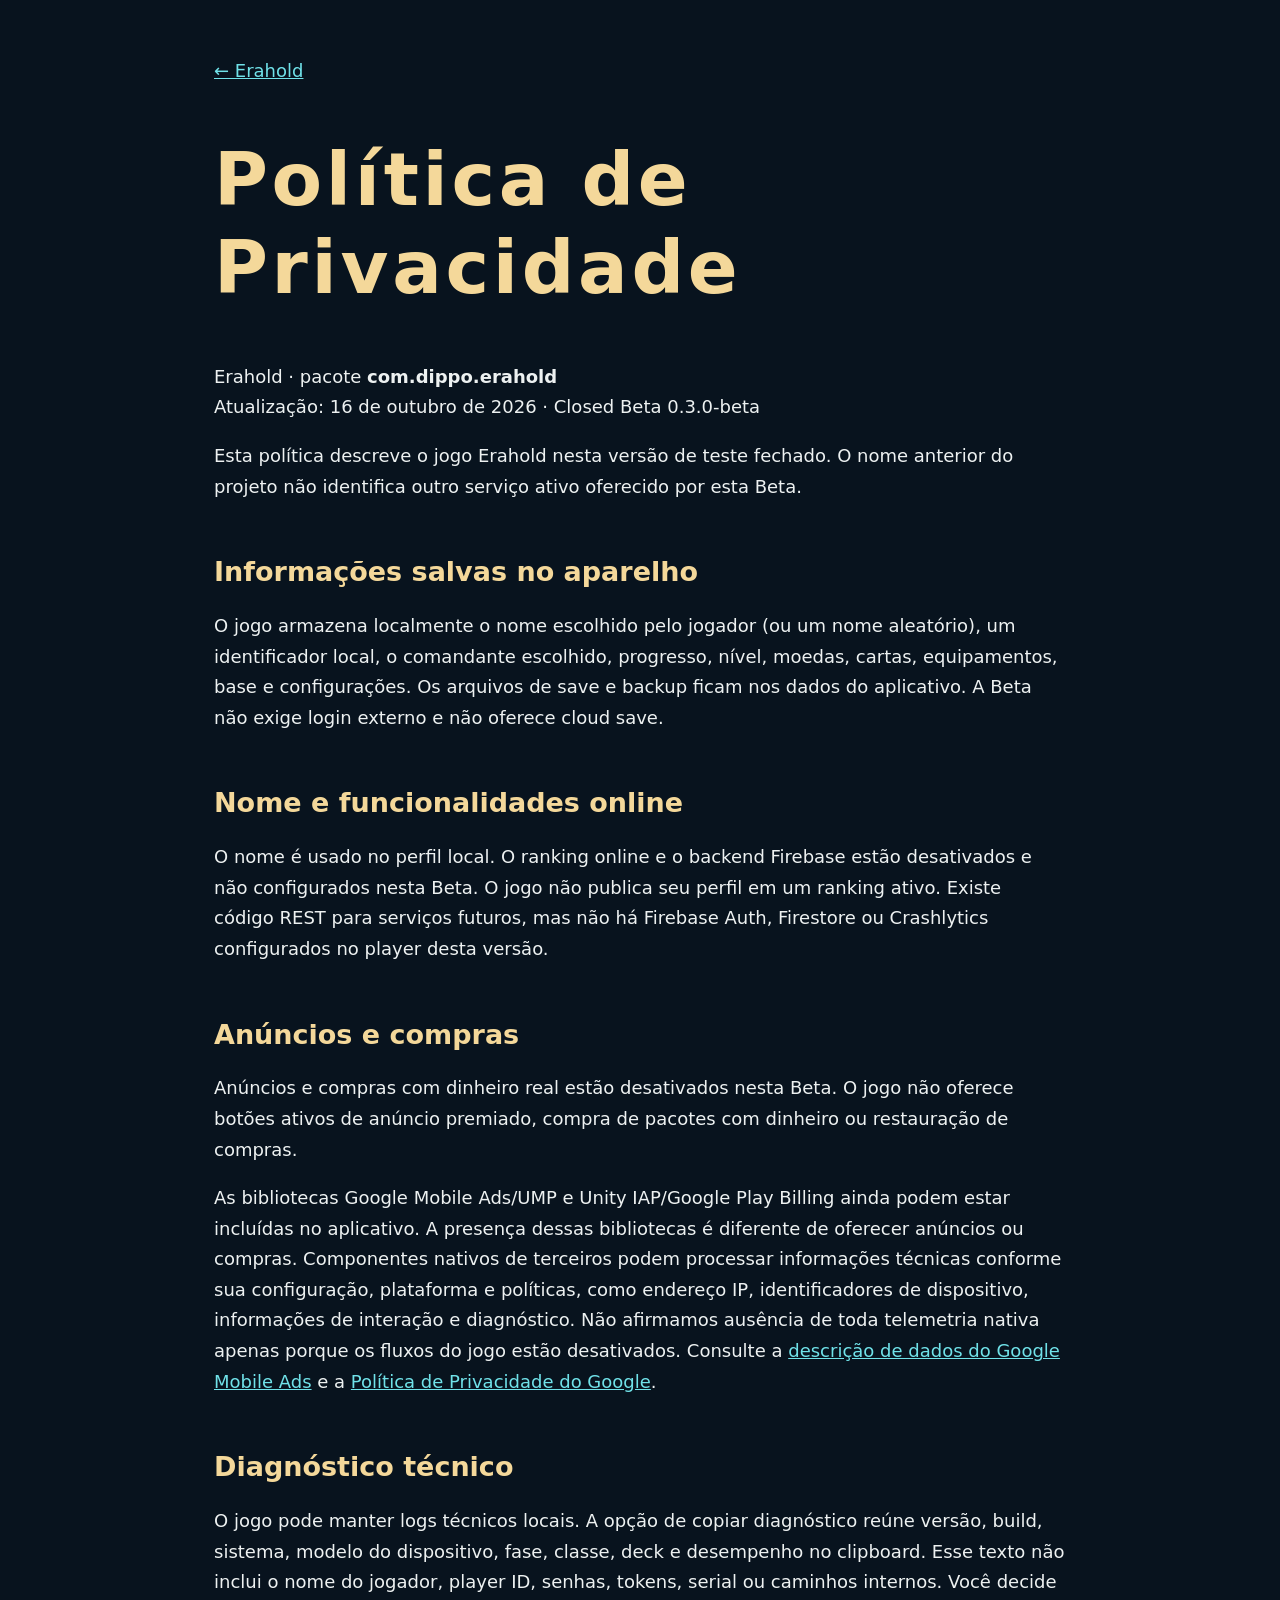
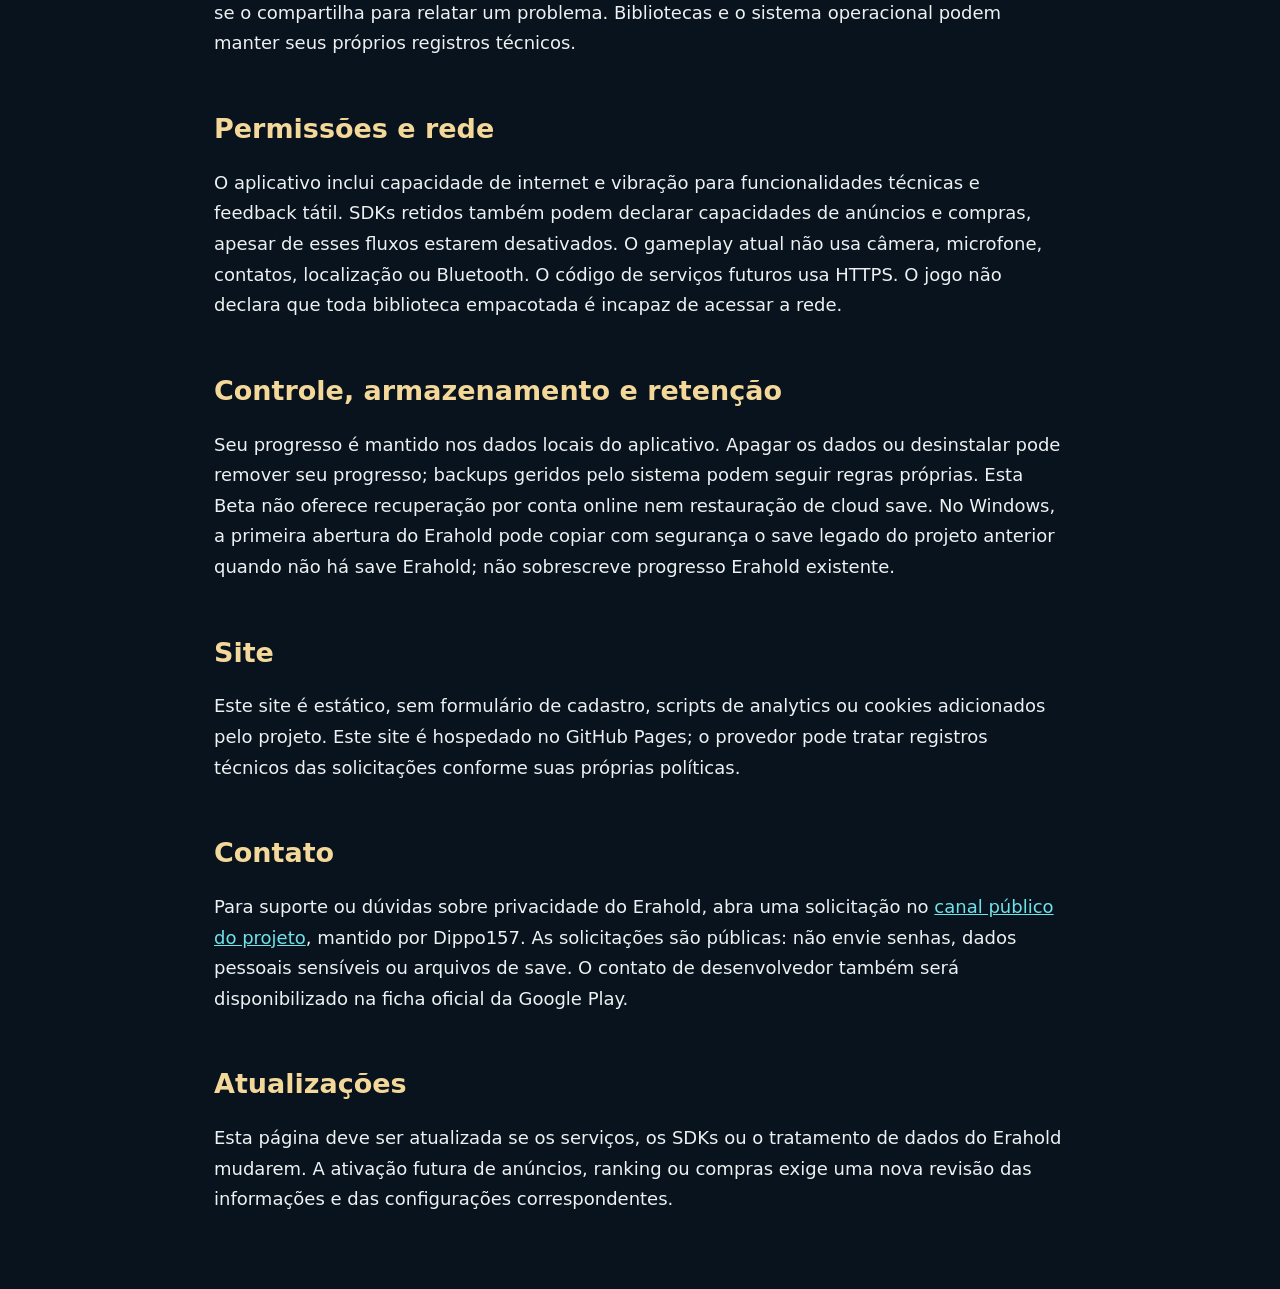
==== privacy/index.html @ 714b4de6 "Publish Erahold closed beta site and privacy policy" ====
<!doctype html><html lang="pt-BR"><head><meta charset="utf-8"><meta name="viewport" content="width=device-width,initial-scale=1"><title>Política de Privacidade — Erahold</title><link rel="stylesheet" href="../assets/style.css"></head><body><main><a href="../">← Erahold</a><h1>Política de Privacidade</h1><p>Erahold · pacote <strong>com.dippo.erahold</strong><br>Atualização: 16 de outubro de 2026 · Closed Beta 0.3.0-beta</p><p>Esta política descreve o jogo Erahold nesta versão de teste fechado. O nome anterior do projeto não identifica outro serviço ativo oferecido por esta Beta.</p><h2>Informações salvas no aparelho</h2><p>O jogo armazena localmente o nome escolhido pelo jogador (ou um nome aleatório), um identificador local, o comandante escolhido, progresso, nível, moedas, cartas, equipamentos, base e configurações. Os arquivos de save e backup ficam nos dados do aplicativo. A Beta não exige login externo e não oferece cloud save.</p><h2>Nome e funcionalidades online</h2><p>O nome é usado no perfil local. O ranking online e o backend Firebase estão desativados e não configurados nesta Beta. O jogo não publica seu perfil em um ranking ativo. Existe código REST para serviços futuros, mas não há Firebase Auth, Firestore ou Crashlytics configurados no player desta versão.</p><h2>Anúncios e compras</h2><p>Anúncios e compras com dinheiro real estão desativados nesta Beta. O jogo não oferece botões ativos de anúncio premiado, compra de pacotes com dinheiro ou restauração de compras.</p><p>As bibliotecas Google Mobile Ads/UMP e Unity IAP/Google Play Billing ainda podem estar incluídas no aplicativo. A presença dessas bibliotecas é diferente de oferecer anúncios ou compras. Componentes nativos de terceiros podem processar informações técnicas conforme sua configuração, plataforma e políticas, como endereço IP, identificadores de dispositivo, informações de interação e diagnóstico. Não afirmamos ausência de toda telemetria nativa apenas porque os fluxos do jogo estão desativados. Consulte a <a href="https://developers.google.com/admob/android/privacy/play-data-disclosure">descrição de dados do Google Mobile Ads</a> e a <a href="https://policies.google.com/privacy">Política de Privacidade do Google</a>.</p><h2>Diagnóstico técnico</h2><p>O jogo pode manter logs técnicos locais. A opção de copiar diagnóstico reúne versão, build, sistema, modelo do dispositivo, fase, classe, deck e desempenho no clipboard. Esse texto não inclui o nome do jogador, player ID, senhas, tokens, serial ou caminhos internos. Você decide se o compartilha para relatar um problema. Bibliotecas e o sistema operacional podem manter seus próprios registros técnicos.</p><h2>Permissões e rede</h2><p>O aplicativo inclui capacidade de internet e vibração para funcionalidades técnicas e feedback tátil. SDKs retidos também podem declarar capacidades de anúncios e compras, apesar de esses fluxos estarem desativados. O gameplay atual não usa câmera, microfone, contatos, localização ou Bluetooth. O código de serviços futuros usa HTTPS. O jogo não declara que toda biblioteca empacotada é incapaz de acessar a rede.</p><h2>Controle, armazenamento e retenção</h2><p>Seu progresso é mantido nos dados locais do aplicativo. Apagar os dados ou desinstalar pode remover seu progresso; backups geridos pelo sistema podem seguir regras próprias. Esta Beta não oferece recuperação por conta online nem restauração de cloud save. No Windows, a primeira abertura do Erahold pode copiar com segurança o save legado do projeto anterior quando não há save Erahold; não sobrescreve progresso Erahold existente.</p><h2>Site</h2><p>Este site é estático, sem formulário de cadastro, scripts de analytics ou cookies adicionados pelo projeto. Este site é hospedado no GitHub Pages; o provedor pode tratar registros técnicos das solicitações conforme suas próprias políticas.</p><h2>Contato</h2><p>Para suporte ou dúvidas sobre privacidade do Erahold, abra uma solicitação no <a href="https://github.com/Dippo157/erahold-site/issues">canal público do projeto</a>, mantido por Dippo157. As solicitações são públicas: não envie senhas, dados pessoais sensíveis ou arquivos de save. O contato de desenvolvedor também será disponibilizado na ficha oficial da Google Play.</p><h2>Atualizações</h2><p>Esta página deve ser atualizada se os serviços, os SDKs ou o tratamento de dados do Erahold mudarem. A ativação futura de anúncios, ranking ou compras exige uma nova revisão das informações e das configurações correspondentes.</p></main></body></html>
---- assets/style.css ----
*{box-sizing:border-box}body{margin:0;background:#08131e;color:#edf1f1;font:18px/1.7 system-ui,sans-serif}main{max-width:900px;margin:auto;padding:56px 24px}a{color:#70e2e9}h1,h2{line-height:1.2;color:#f4d89a}h1{font-size:clamp(2.5rem,7vw,4.6rem);letter-spacing:.05em}h2{margin-top:2em}.badge{border:1px solid #b79b58;border-radius:30px;padding:6px 16px;display:inline-block;color:#f4d89a}img{width:160px;border-radius:28px;float:right;margin:0 0 24px 24px}footer{margin-top:48px;border-top:1px solid #24404e;padding-top:20px;color:#bac4c7}li{margin:.5em 0}@media(max-width:520px){img{width:110px}main{padding-top:28px}}
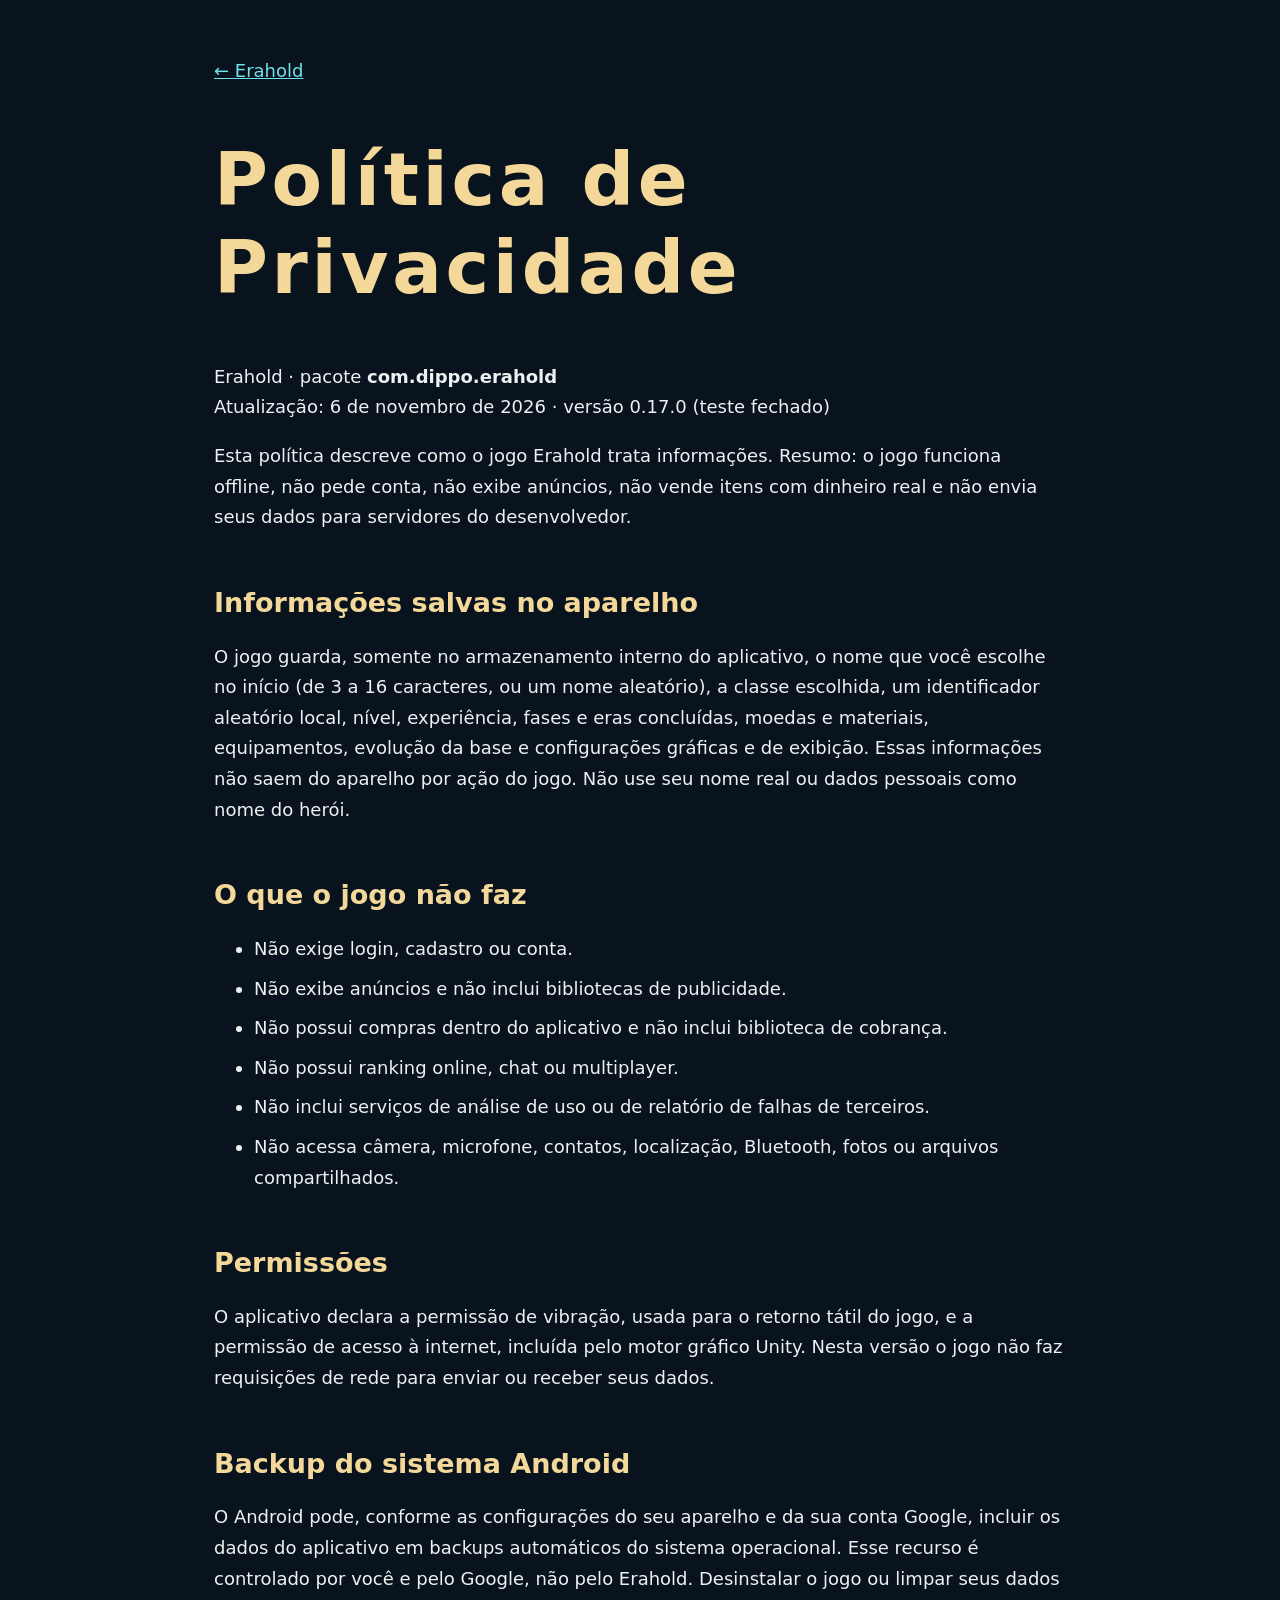
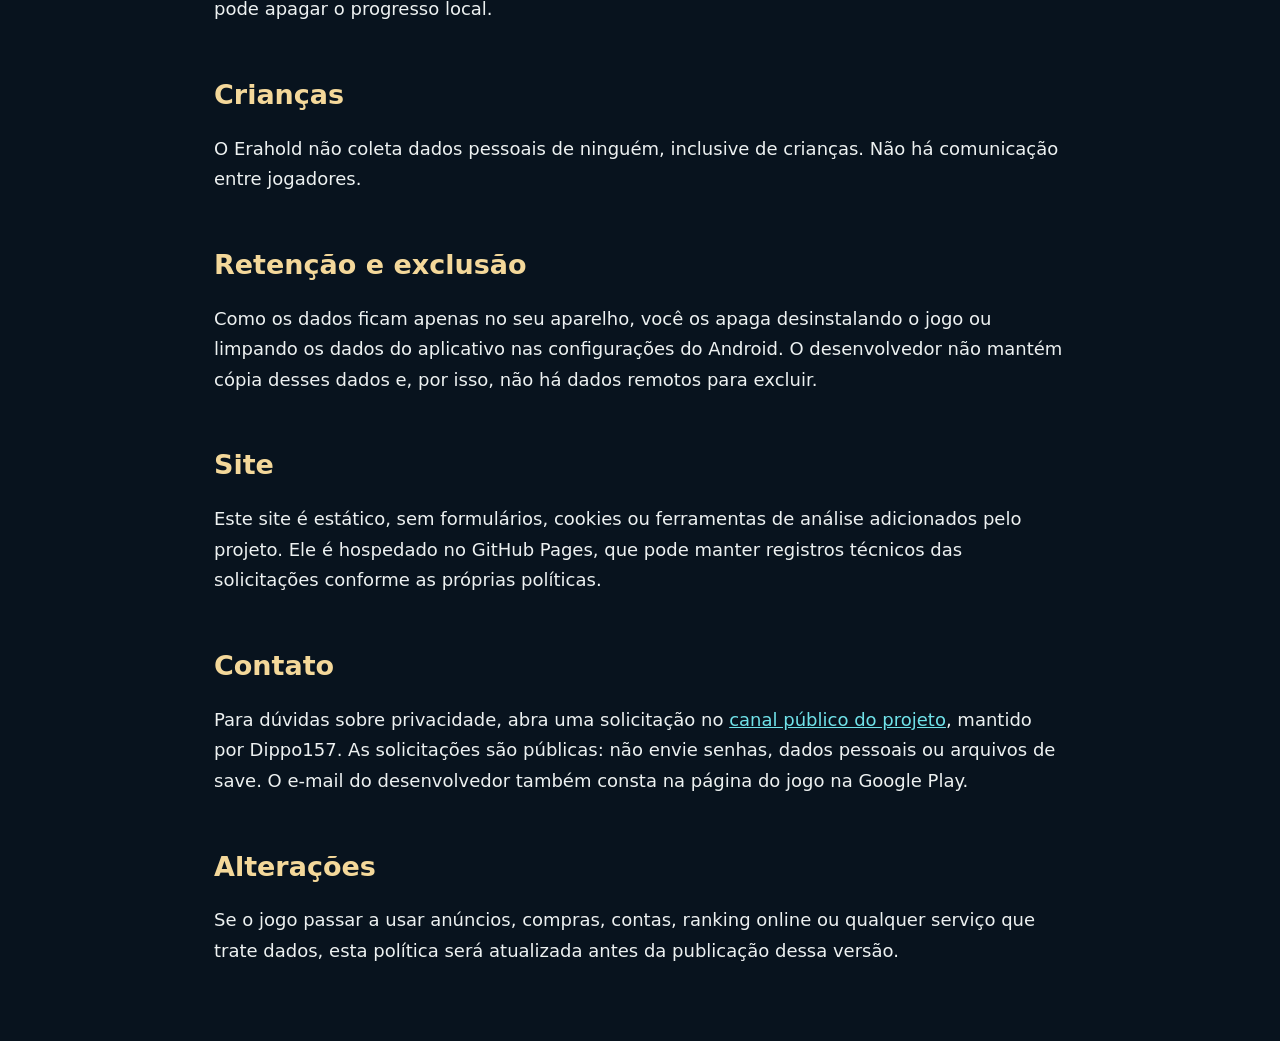
==== commit 6b8e8174: "Update site and privacy policy for Erahold 2.0 (0.17.0)" ====
--- a/privacy/index.html
+++ b/privacy/index.html
@@ -1 +1,10 @@
-<!doctype html><html lang="pt-BR"><head><meta charset="utf-8"><meta name="viewport" content="width=device-width,initial-scale=1"><title>Política de Privacidade — Erahold</title><link rel="stylesheet" href="../assets/style.css"></head><body><main><a href="../">← Erahold</a><h1>Política de Privacidade</h1><p>Erahold · pacote <strong>com.dippo.erahold</strong><br>Atualização: 16 de outubro de 2026 · Closed Beta 0.3.0-beta</p><p>Esta política descreve o jogo Erahold nesta versão de teste fechado. O nome anterior do projeto não identifica outro serviço ativo oferecido por esta Beta.</p><h2>Informações salvas no aparelho</h2><p>O jogo armazena localmente o nome escolhido pelo jogador (ou um nome aleatório), um identificador local, o comandante escolhido, progresso, nível, moedas, cartas, equipamentos, base e configurações. Os arquivos de save e backup ficam nos dados do aplicativo. A Beta não exige login externo e não oferece cloud save.</p><h2>Nome e funcionalidades online</h2><p>O nome é usado no perfil local. O ranking online e o backend Firebase estão desativados e não configurados nesta Beta. O jogo não publica seu perfil em um ranking ativo. Existe código REST para serviços futuros, mas não há Firebase Auth, Firestore ou Crashlytics configurados no player desta versão.</p><h2>Anúncios e compras</h2><p>Anúncios e compras com dinheiro real estão desativados nesta Beta. O jogo não oferece botões ativos de anúncio premiado, compra de pacotes com dinheiro ou restauração de compras.</p><p>As bibliotecas Google Mobile Ads/UMP e Unity IAP/Google Play Billing ainda podem estar incluídas no aplicativo. A presença dessas bibliotecas é diferente de oferecer anúncios ou compras. Componentes nativos de terceiros podem processar informações técnicas conforme sua configuração, plataforma e políticas, como endereço IP, identificadores de dispositivo, informações de interação e diagnóstico. Não afirmamos ausência de toda telemetria nativa apenas porque os fluxos do jogo estão desativados. Consulte a <a href="https://developers.google.com/admob/android/privacy/play-data-disclosure">descrição de dados do Google Mobile Ads</a> e a <a href="https://policies.google.com/privacy">Política de Privacidade do Google</a>.</p><h2>Diagnóstico técnico</h2><p>O jogo pode manter logs técnicos locais. A opção de copiar diagnóstico reúne versão, build, sistema, modelo do dispositivo, fase, classe, deck e desempenho no clipboard. Esse texto não inclui o nome do jogador, player ID, senhas, tokens, serial ou caminhos internos. Você decide se o compartilha para relatar um problema. Bibliotecas e o sistema operacional podem manter seus próprios registros técnicos.</p><h2>Permissões e rede</h2><p>O aplicativo inclui capacidade de internet e vibração para funcionalidades técnicas e feedback tátil. SDKs retidos também podem declarar capacidades de anúncios e compras, apesar de esses fluxos estarem desativados. O gameplay atual não usa câmera, microfone, contatos, localização ou Bluetooth. O código de serviços futuros usa HTTPS. O jogo não declara que toda biblioteca empacotada é incapaz de acessar a rede.</p><h2>Controle, armazenamento e retenção</h2><p>Seu progresso é mantido nos dados locais do aplicativo. Apagar os dados ou desinstalar pode remover seu progresso; backups geridos pelo sistema podem seguir regras próprias. Esta Beta não oferece recuperação por conta online nem restauração de cloud save. No Windows, a primeira abertura do Erahold pode copiar com segurança o save legado do projeto anterior quando não há save Erahold; não sobrescreve progresso Erahold existente.</p><h2>Site</h2><p>Este site é estático, sem formulário de cadastro, scripts de analytics ou cookies adicionados pelo projeto. Este site é hospedado no GitHub Pages; o provedor pode tratar registros técnicos das solicitações conforme suas próprias políticas.</p><h2>Contato</h2><p>Para suporte ou dúvidas sobre privacidade do Erahold, abra uma solicitação no <a href="https://github.com/Dippo157/erahold-site/issues">canal público do projeto</a>, mantido por Dippo157. As solicitações são públicas: não envie senhas, dados pessoais sensíveis ou arquivos de save. O contato de desenvolvedor também será disponibilizado na ficha oficial da Google Play.</p><h2>Atualizações</h2><p>Esta página deve ser atualizada se os serviços, os SDKs ou o tratamento de dados do Erahold mudarem. A ativação futura de anúncios, ranking ou compras exige uma nova revisão das informações e das configurações correspondentes.</p></main></body></html>+<!doctype html><html lang="pt-BR"><head><meta charset="utf-8"><meta name="viewport" content="width=device-width,initial-scale=1"><title>Política de Privacidade — Erahold</title><link rel="stylesheet" href="../assets/style.css"></head><body><main><a href="../">← Erahold</a><h1>Política de Privacidade</h1><p>Erahold · pacote <strong>com.dippo.erahold</strong><br>Atualização: 6 de novembro de 2026 · versão 0.17.0 (teste fechado)</p><p>Esta política descreve como o jogo Erahold trata informações. Resumo: o jogo funciona offline, não pede conta, não exibe anúncios, não vende itens com dinheiro real e não envia seus dados para servidores do desenvolvedor.</p>
+<h2>Informações salvas no aparelho</h2><p>O jogo guarda, somente no armazenamento interno do aplicativo, o nome que você escolhe no início (de 3 a 16 caracteres, ou um nome aleatório), a classe escolhida, um identificador aleatório local, nível, experiência, fases e eras concluídas, moedas e materiais, equipamentos, evolução da base e configurações gráficas e de exibição. Essas informações não saem do aparelho por ação do jogo. Não use seu nome real ou dados pessoais como nome do herói.</p>
+<h2>O que o jogo não faz</h2><ul><li>Não exige login, cadastro ou conta.</li><li>Não exibe anúncios e não inclui bibliotecas de publicidade.</li><li>Não possui compras dentro do aplicativo e não inclui biblioteca de cobrança.</li><li>Não possui ranking online, chat ou multiplayer.</li><li>Não inclui serviços de análise de uso ou de relatório de falhas de terceiros.</li><li>Não acessa câmera, microfone, contatos, localização, Bluetooth, fotos ou arquivos compartilhados.</li></ul>
+<h2>Permissões</h2><p>O aplicativo declara a permissão de vibração, usada para o retorno tátil do jogo, e a permissão de acesso à internet, incluída pelo motor gráfico Unity. Nesta versão o jogo não faz requisições de rede para enviar ou receber seus dados.</p>
+<h2>Backup do sistema Android</h2><p>O Android pode, conforme as configurações do seu aparelho e da sua conta Google, incluir os dados do aplicativo em backups automáticos do sistema operacional. Esse recurso é controlado por você e pelo Google, não pelo Erahold. Desinstalar o jogo ou limpar seus dados pode apagar o progresso local.</p>
+<h2>Crianças</h2><p>O Erahold não coleta dados pessoais de ninguém, inclusive de crianças. Não há comunicação entre jogadores.</p>
+<h2>Retenção e exclusão</h2><p>Como os dados ficam apenas no seu aparelho, você os apaga desinstalando o jogo ou limpando os dados do aplicativo nas configurações do Android. O desenvolvedor não mantém cópia desses dados e, por isso, não há dados remotos para excluir.</p>
+<h2>Site</h2><p>Este site é estático, sem formulários, cookies ou ferramentas de análise adicionados pelo projeto. Ele é hospedado no GitHub Pages, que pode manter registros técnicos das solicitações conforme as próprias políticas.</p>
+<h2>Contato</h2><p>Para dúvidas sobre privacidade, abra uma solicitação no <a href="https://github.com/Dippo157/erahold-site/issues">canal público do projeto</a>, mantido por Dippo157. As solicitações são públicas: não envie senhas, dados pessoais ou arquivos de save. O e-mail do desenvolvedor também consta na página do jogo na Google Play.</p>
+<h2>Alterações</h2><p>Se o jogo passar a usar anúncios, compras, contas, ranking online ou qualquer serviço que trate dados, esta política será atualizada antes da publicação dessa versão.</p></main></body></html>
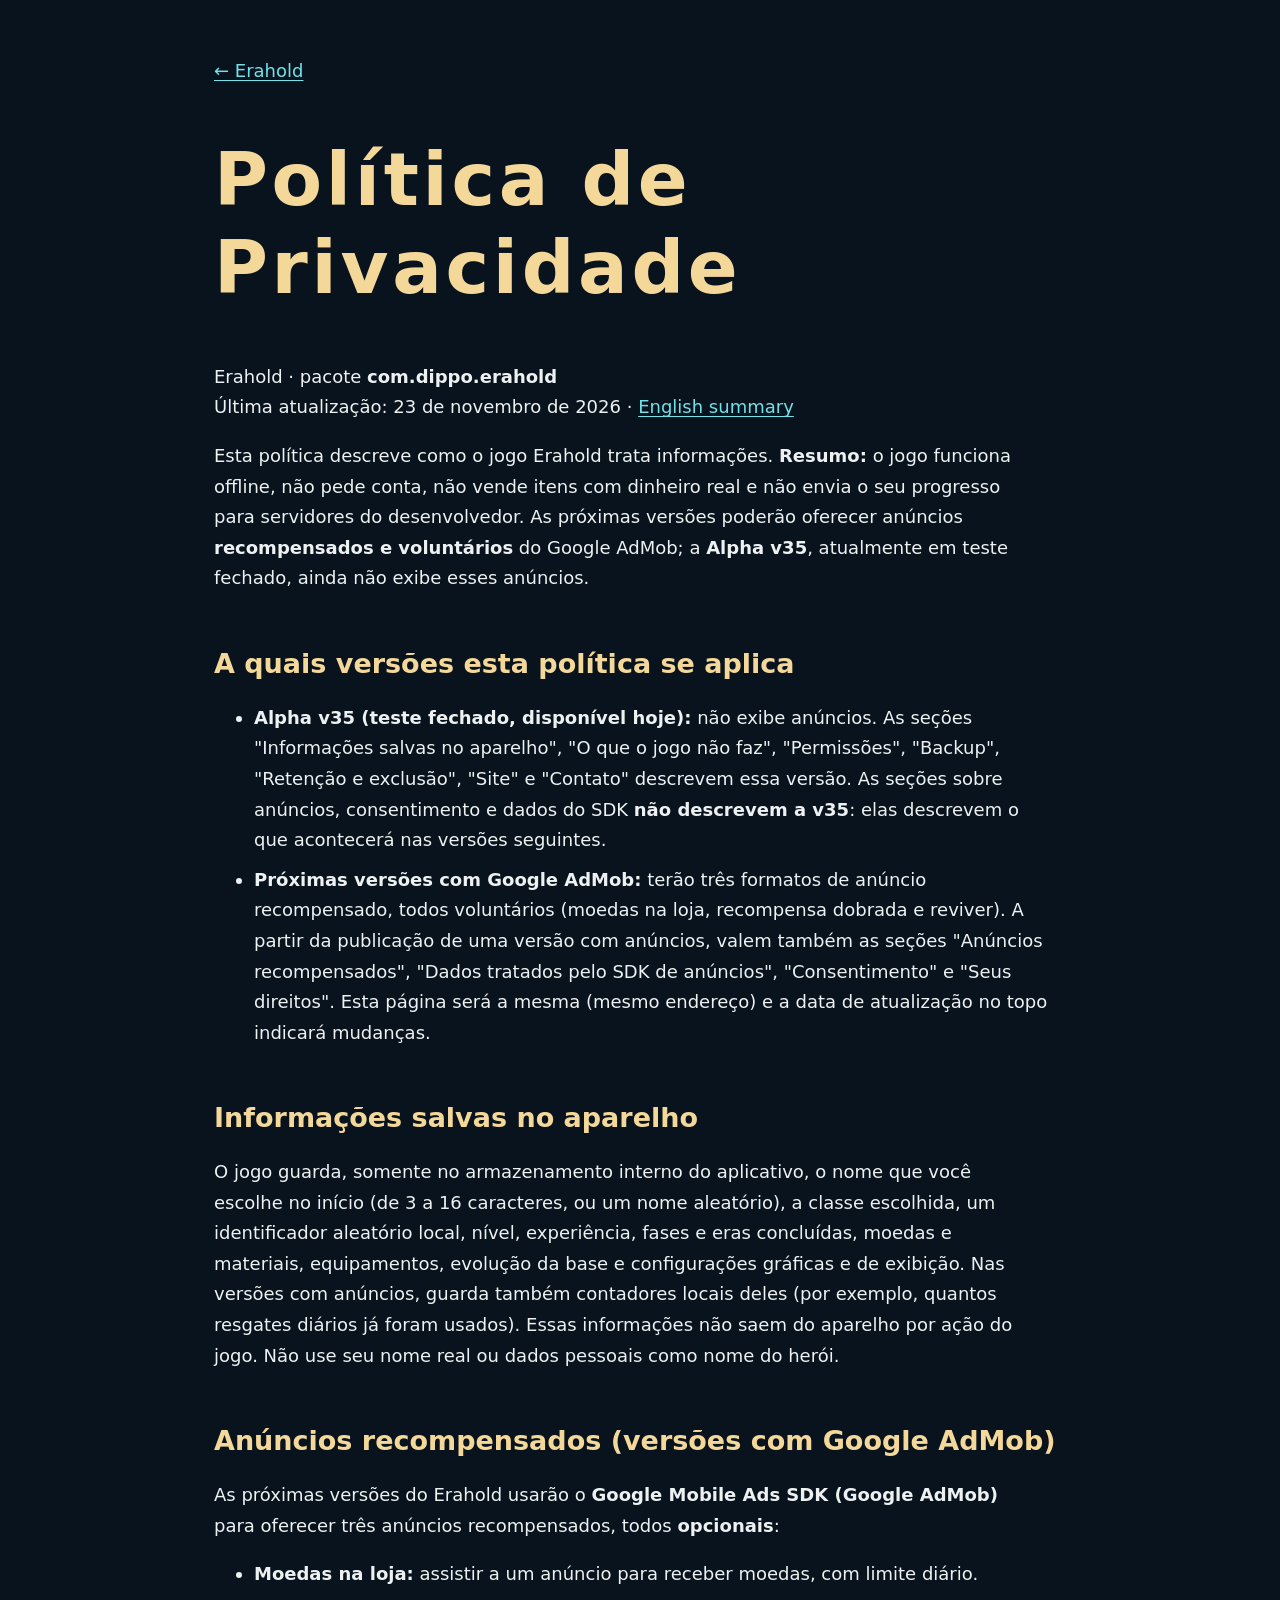
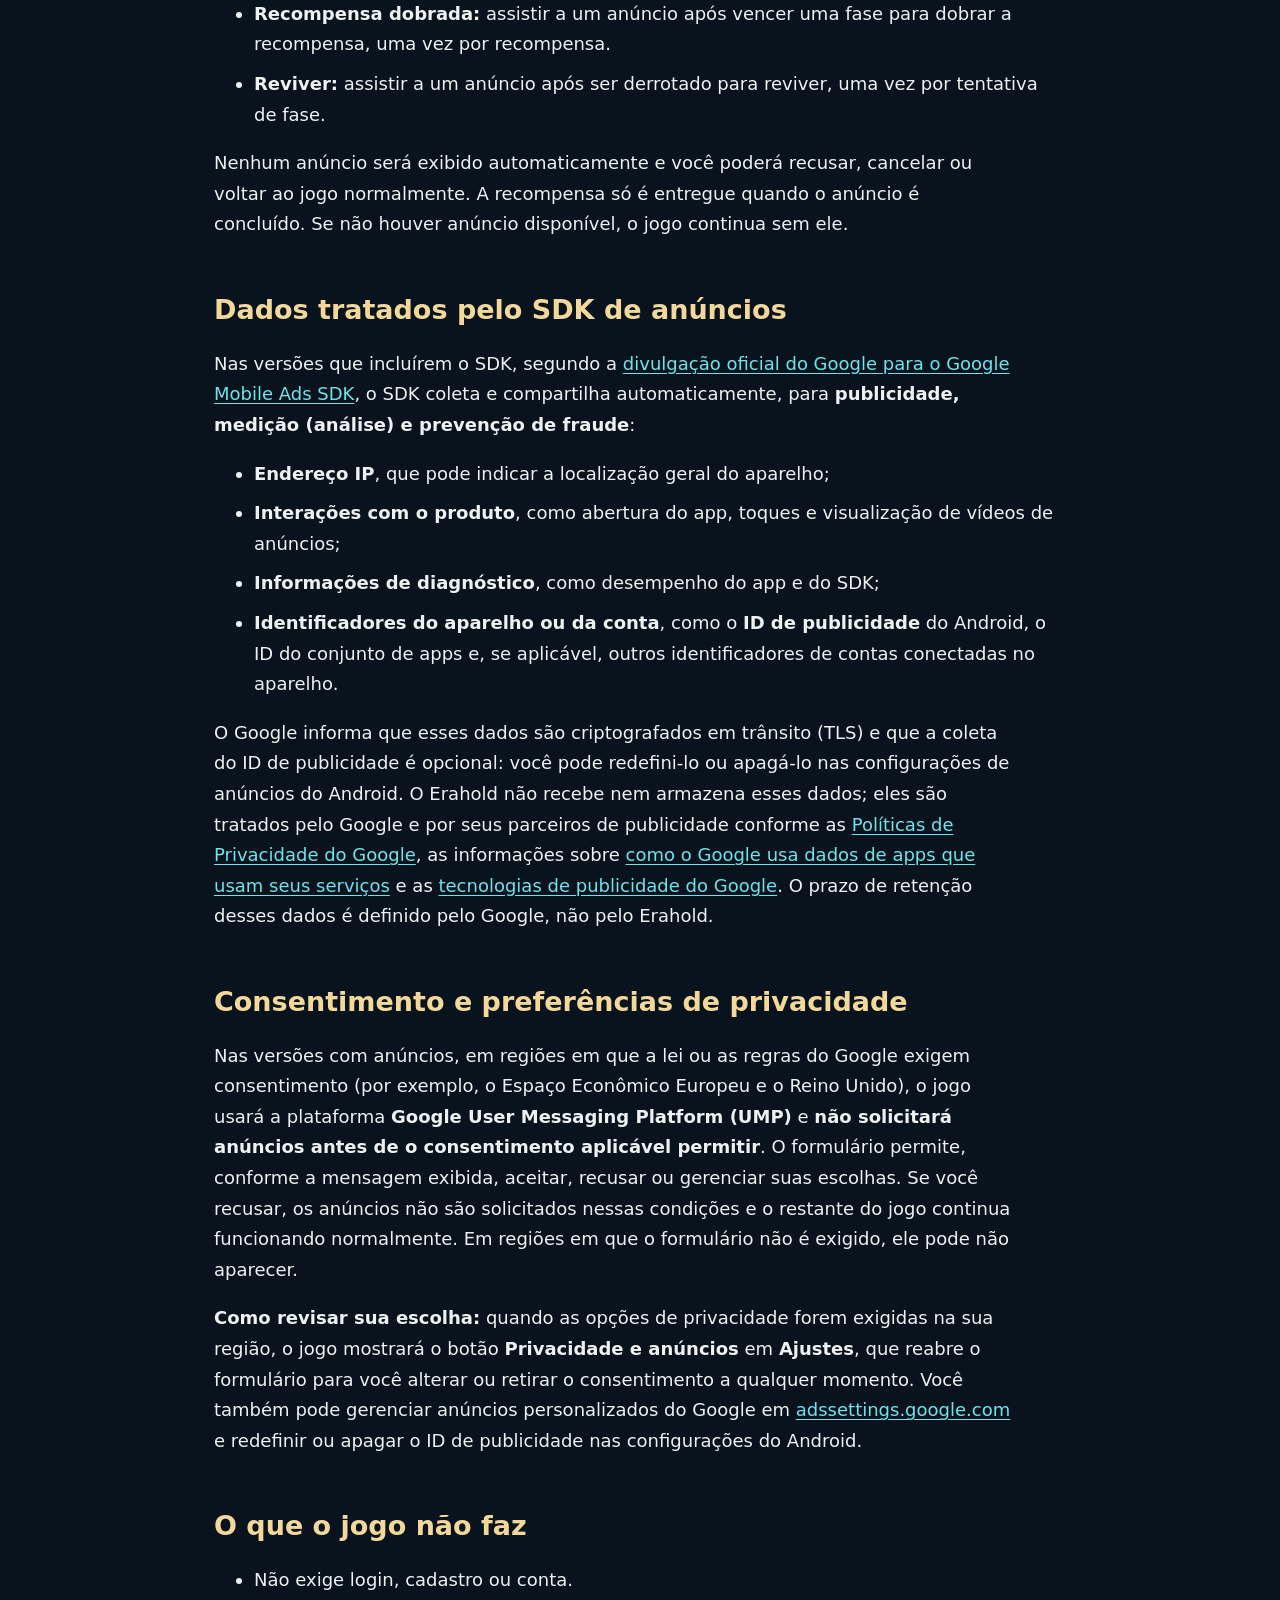
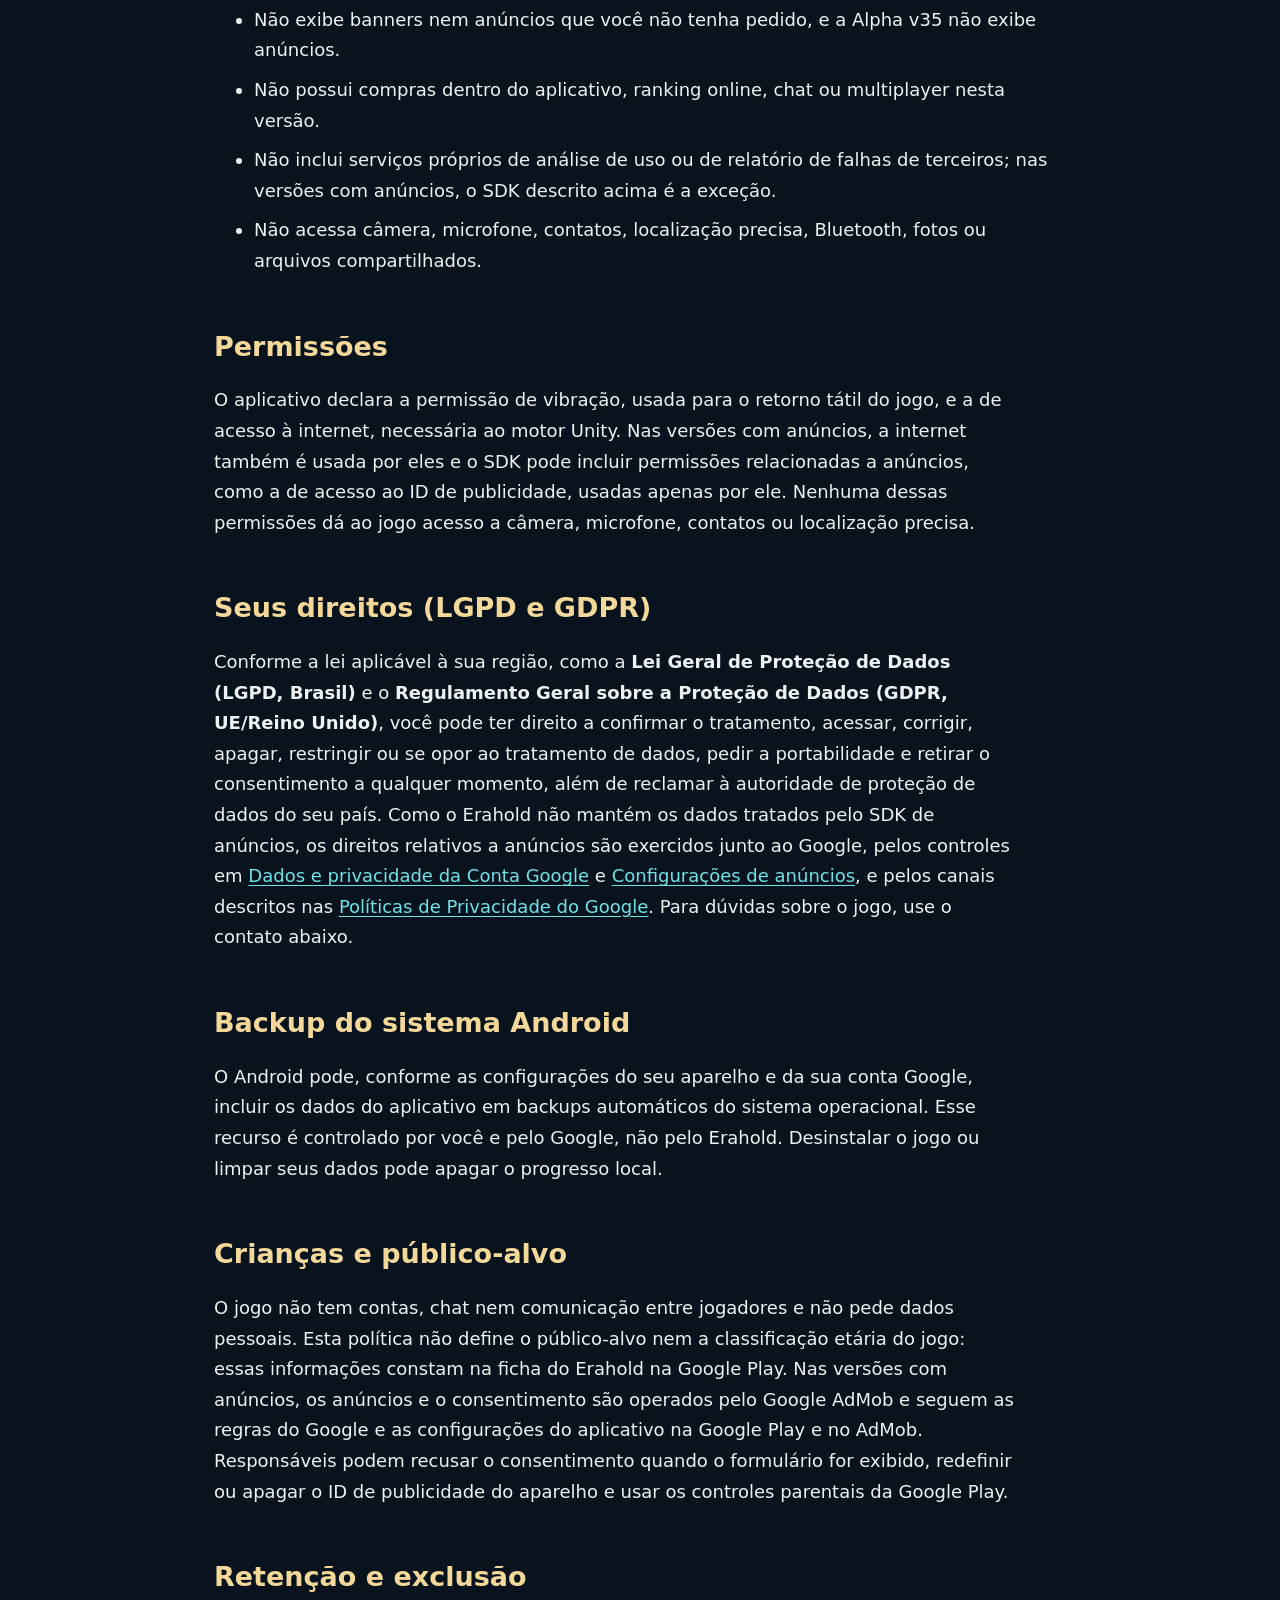
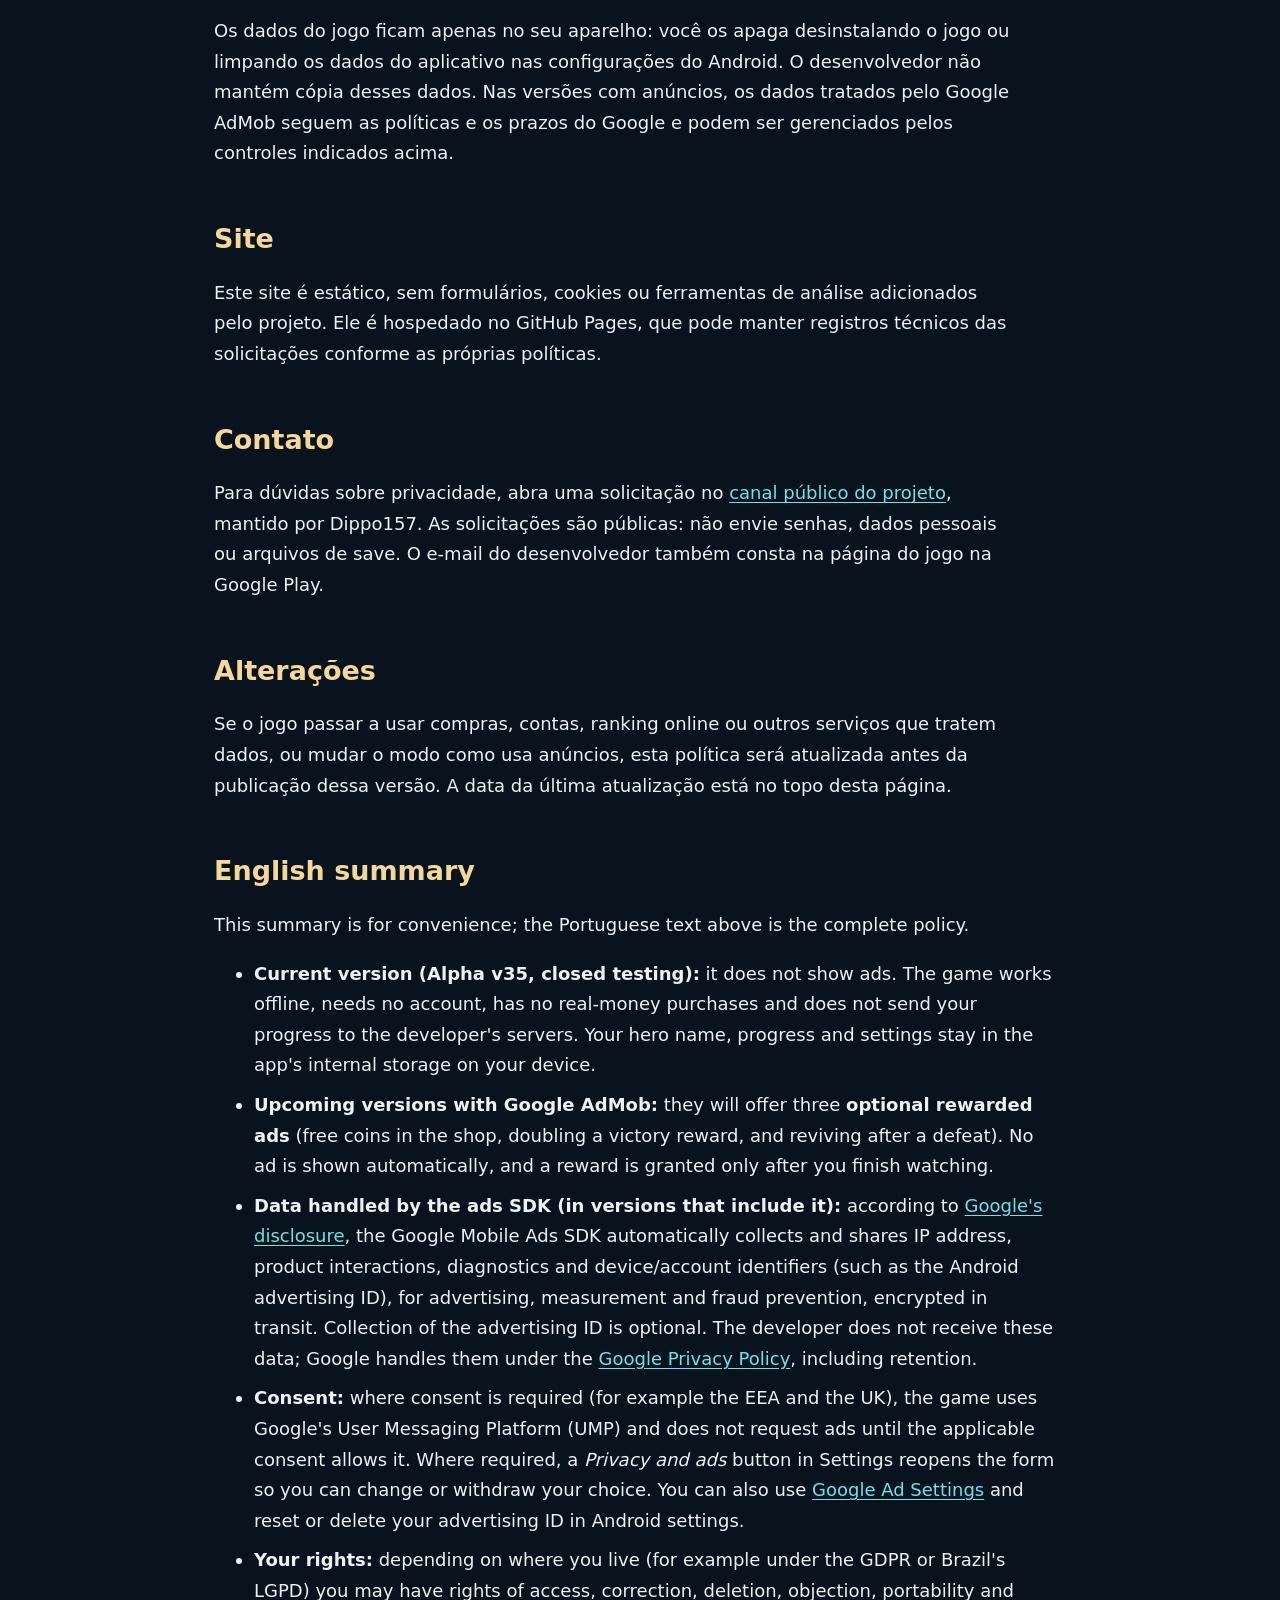
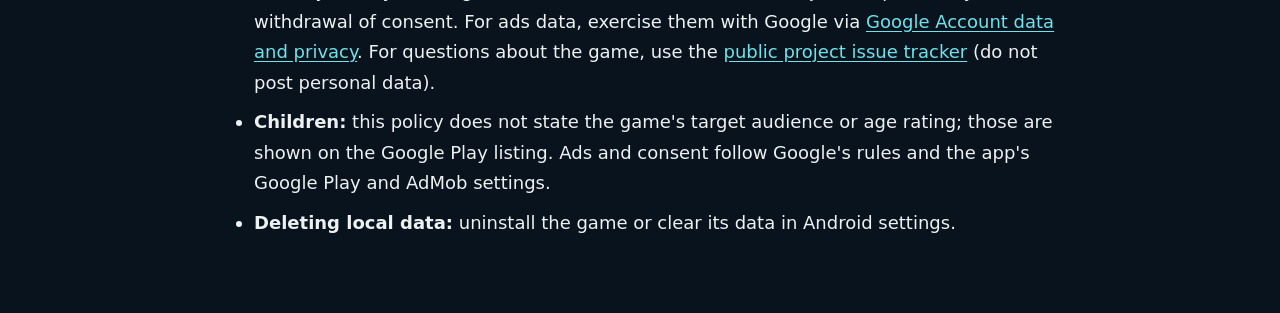
==== commit 5ef6ea38: "Privacy policy: distinguish Alpha v35 (no ads) from upcoming AdMob versions; AdMob rewarded ads, UMP" ====
--- a/privacy/index.html
+++ b/privacy/index.html
@@ -1,10 +1,17 @@
-<!doctype html><html lang="pt-BR"><head><meta charset="utf-8"><meta name="viewport" content="width=device-width,initial-scale=1"><title>Política de Privacidade — Erahold</title><link rel="stylesheet" href="../assets/style.css"></head><body><main><a href="../">← Erahold</a><h1>Política de Privacidade</h1><p>Erahold · pacote <strong>com.dippo.erahold</strong><br>Atualização: 6 de novembro de 2026 · versão 0.17.0 (teste fechado)</p><p>Esta política descreve como o jogo Erahold trata informações. Resumo: o jogo funciona offline, não pede conta, não exibe anúncios, não vende itens com dinheiro real e não envia seus dados para servidores do desenvolvedor.</p>
-<h2>Informações salvas no aparelho</h2><p>O jogo guarda, somente no armazenamento interno do aplicativo, o nome que você escolhe no início (de 3 a 16 caracteres, ou um nome aleatório), a classe escolhida, um identificador aleatório local, nível, experiência, fases e eras concluídas, moedas e materiais, equipamentos, evolução da base e configurações gráficas e de exibição. Essas informações não saem do aparelho por ação do jogo. Não use seu nome real ou dados pessoais como nome do herói.</p>
-<h2>O que o jogo não faz</h2><ul><li>Não exige login, cadastro ou conta.</li><li>Não exibe anúncios e não inclui bibliotecas de publicidade.</li><li>Não possui compras dentro do aplicativo e não inclui biblioteca de cobrança.</li><li>Não possui ranking online, chat ou multiplayer.</li><li>Não inclui serviços de análise de uso ou de relatório de falhas de terceiros.</li><li>Não acessa câmera, microfone, contatos, localização, Bluetooth, fotos ou arquivos compartilhados.</li></ul>
-<h2>Permissões</h2><p>O aplicativo declara a permissão de vibração, usada para o retorno tátil do jogo, e a permissão de acesso à internet, incluída pelo motor gráfico Unity. Nesta versão o jogo não faz requisições de rede para enviar ou receber seus dados.</p>
+<!doctype html><html lang="pt-BR"><head><meta charset="utf-8"><meta name="viewport" content="width=device-width,initial-scale=1"><meta name="color-scheme" content="dark"><meta name="description" content="Política de privacidade do jogo Erahold: dados salvos no aparelho, anúncios recompensados opcionais do Google AdMob nas próximas versões, consentimento (Google UMP) e seus direitos. English summary included."><title>Política de Privacidade — Erahold</title><link rel="stylesheet" href="../assets/style.css"></head><body><main><a href="../">← Erahold</a><h1>Política de Privacidade</h1><p>Erahold · pacote <strong>com.dippo.erahold</strong><br>Última atualização: 23 de novembro de 2026 · <a href="#english">English summary</a></p>
+<p>Esta política descreve como o jogo Erahold trata informações. <strong>Resumo:</strong> o jogo funciona offline, não pede conta, não vende itens com dinheiro real e não envia o seu progresso para servidores do desenvolvedor. As próximas versões poderão oferecer anúncios <strong>recompensados e voluntários</strong> do Google AdMob; a <strong>Alpha v35</strong>, atualmente em teste fechado, ainda não exibe esses anúncios.</p>
+<h2>A quais versões esta política se aplica</h2><ul><li><strong>Alpha v35 (teste fechado, disponível hoje):</strong> não exibe anúncios. As seções "Informações salvas no aparelho", "O que o jogo não faz", "Permissões", "Backup", "Retenção e exclusão", "Site" e "Contato" descrevem essa versão. As seções sobre anúncios, consentimento e dados do SDK <strong>não descrevem a v35</strong>: elas descrevem o que acontecerá nas versões seguintes.</li><li><strong>Próximas versões com Google AdMob:</strong> terão três formatos de anúncio recompensado, todos voluntários (moedas na loja, recompensa dobrada e reviver). A partir da publicação de uma versão com anúncios, valem também as seções "Anúncios recompensados", "Dados tratados pelo SDK de anúncios", "Consentimento" e "Seus direitos". Esta página será a mesma (mesmo endereço) e a data de atualização no topo indicará mudanças.</li></ul>
+<h2>Informações salvas no aparelho</h2><p>O jogo guarda, somente no armazenamento interno do aplicativo, o nome que você escolhe no início (de 3 a 16 caracteres, ou um nome aleatório), a classe escolhida, um identificador aleatório local, nível, experiência, fases e eras concluídas, moedas e materiais, equipamentos, evolução da base e configurações gráficas e de exibição. Nas versões com anúncios, guarda também contadores locais deles (por exemplo, quantos resgates diários já foram usados). Essas informações não saem do aparelho por ação do jogo. Não use seu nome real ou dados pessoais como nome do herói.</p>
+<h2>Anúncios recompensados (versões com Google AdMob)</h2><p>As próximas versões do Erahold usarão o <strong>Google Mobile Ads SDK (Google AdMob)</strong> para oferecer três anúncios recompensados, todos <strong>opcionais</strong>:</p><ul><li><strong>Moedas na loja:</strong> assistir a um anúncio para receber moedas, com limite diário.</li><li><strong>Recompensa dobrada:</strong> assistir a um anúncio após vencer uma fase para dobrar a recompensa, uma vez por recompensa.</li><li><strong>Reviver:</strong> assistir a um anúncio após ser derrotado para reviver, uma vez por tentativa de fase.</li></ul><p>Nenhum anúncio será exibido automaticamente e você poderá recusar, cancelar ou voltar ao jogo normalmente. A recompensa só é entregue quando o anúncio é concluído. Se não houver anúncio disponível, o jogo continua sem ele.</p>
+<h2>Dados tratados pelo SDK de anúncios</h2><p>Nas versões que incluírem o SDK, segundo a <a href="https://developers.google.com/admob/android/privacy/play-data-disclosure">divulgação oficial do Google para o Google Mobile Ads SDK</a>, o SDK coleta e compartilha automaticamente, para <strong>publicidade, medição (análise) e prevenção de fraude</strong>:</p><ul><li><strong>Endereço IP</strong>, que pode indicar a localização geral do aparelho;</li><li><strong>Interações com o produto</strong>, como abertura do app, toques e visualização de vídeos de anúncios;</li><li><strong>Informações de diagnóstico</strong>, como desempenho do app e do SDK;</li><li><strong>Identificadores do aparelho ou da conta</strong>, como o <strong>ID de publicidade</strong> do Android, o ID do conjunto de apps e, se aplicável, outros identificadores de contas conectadas no aparelho.</li></ul><p>O Google informa que esses dados são criptografados em trânsito (TLS) e que a coleta do ID de publicidade é opcional: você pode redefini-lo ou apagá-lo nas configurações de anúncios do Android. O Erahold não recebe nem armazena esses dados; eles são tratados pelo Google e por seus parceiros de publicidade conforme as <a href="https://policies.google.com/privacy">Políticas de Privacidade do Google</a>, as informações sobre <a href="https://policies.google.com/technologies/partner-sites">como o Google usa dados de apps que usam seus serviços</a> e as <a href="https://policies.google.com/technologies/ads">tecnologias de publicidade do Google</a>. O prazo de retenção desses dados é definido pelo Google, não pelo Erahold.</p>
+<h2>Consentimento e preferências de privacidade</h2><p>Nas versões com anúncios, em regiões em que a lei ou as regras do Google exigem consentimento (por exemplo, o Espaço Econômico Europeu e o Reino Unido), o jogo usará a plataforma <strong>Google User Messaging Platform (UMP)</strong> e <strong>não solicitará anúncios antes de o consentimento aplicável permitir</strong>. O formulário permite, conforme a mensagem exibida, aceitar, recusar ou gerenciar suas escolhas. Se você recusar, os anúncios não são solicitados nessas condições e o restante do jogo continua funcionando normalmente. Em regiões em que o formulário não é exigido, ele pode não aparecer.</p><p><strong>Como revisar sua escolha:</strong> quando as opções de privacidade forem exigidas na sua região, o jogo mostrará o botão <strong>Privacidade e anúncios</strong> em <strong>Ajustes</strong>, que reabre o formulário para você alterar ou retirar o consentimento a qualquer momento. Você também pode gerenciar anúncios personalizados do Google em <a href="https://adssettings.google.com">adssettings.google.com</a> e redefinir ou apagar o ID de publicidade nas configurações do Android.</p>
+<h2>O que o jogo não faz</h2><ul><li>Não exige login, cadastro ou conta.</li><li>Não exibe banners nem anúncios que você não tenha pedido, e a Alpha v35 não exibe anúncios.</li><li>Não possui compras dentro do aplicativo, ranking online, chat ou multiplayer nesta versão.</li><li>Não inclui serviços próprios de análise de uso ou de relatório de falhas de terceiros; nas versões com anúncios, o SDK descrito acima é a exceção.</li><li>Não acessa câmera, microfone, contatos, localização precisa, Bluetooth, fotos ou arquivos compartilhados.</li></ul>
+<h2>Permissões</h2><p>O aplicativo declara a permissão de vibração, usada para o retorno tátil do jogo, e a de acesso à internet, necessária ao motor Unity. Nas versões com anúncios, a internet também é usada por eles e o SDK pode incluir permissões relacionadas a anúncios, como a de acesso ao ID de publicidade, usadas apenas por ele. Nenhuma dessas permissões dá ao jogo acesso a câmera, microfone, contatos ou localização precisa.</p>
+<h2>Seus direitos (LGPD e GDPR)</h2><p>Conforme a lei aplicável à sua região, como a <strong>Lei Geral de Proteção de Dados (LGPD, Brasil)</strong> e o <strong>Regulamento Geral sobre a Proteção de Dados (GDPR, UE/Reino Unido)</strong>, você pode ter direito a confirmar o tratamento, acessar, corrigir, apagar, restringir ou se opor ao tratamento de dados, pedir a portabilidade e retirar o consentimento a qualquer momento, além de reclamar à autoridade de proteção de dados do seu país. Como o Erahold não mantém os dados tratados pelo SDK de anúncios, os direitos relativos a anúncios são exercidos junto ao Google, pelos controles em <a href="https://myaccount.google.com/data-and-privacy">Dados e privacidade da Conta Google</a> e <a href="https://adssettings.google.com">Configurações de anúncios</a>, e pelos canais descritos nas <a href="https://policies.google.com/privacy">Políticas de Privacidade do Google</a>. Para dúvidas sobre o jogo, use o contato abaixo.</p>
 <h2>Backup do sistema Android</h2><p>O Android pode, conforme as configurações do seu aparelho e da sua conta Google, incluir os dados do aplicativo em backups automáticos do sistema operacional. Esse recurso é controlado por você e pelo Google, não pelo Erahold. Desinstalar o jogo ou limpar seus dados pode apagar o progresso local.</p>
-<h2>Crianças</h2><p>O Erahold não coleta dados pessoais de ninguém, inclusive de crianças. Não há comunicação entre jogadores.</p>
-<h2>Retenção e exclusão</h2><p>Como os dados ficam apenas no seu aparelho, você os apaga desinstalando o jogo ou limpando os dados do aplicativo nas configurações do Android. O desenvolvedor não mantém cópia desses dados e, por isso, não há dados remotos para excluir.</p>
+<h2>Crianças e público-alvo</h2><p>O jogo não tem contas, chat nem comunicação entre jogadores e não pede dados pessoais. Esta política não define o público-alvo nem a classificação etária do jogo: essas informações constam na ficha do Erahold na Google Play. Nas versões com anúncios, os anúncios e o consentimento são operados pelo Google AdMob e seguem as regras do Google e as configurações do aplicativo na Google Play e no AdMob. Responsáveis podem recusar o consentimento quando o formulário for exibido, redefinir ou apagar o ID de publicidade do aparelho e usar os controles parentais da Google Play.</p>
+<h2>Retenção e exclusão</h2><p>Os dados do jogo ficam apenas no seu aparelho: você os apaga desinstalando o jogo ou limpando os dados do aplicativo nas configurações do Android. O desenvolvedor não mantém cópia desses dados. Nas versões com anúncios, os dados tratados pelo Google AdMob seguem as políticas e os prazos do Google e podem ser gerenciados pelos controles indicados acima.</p>
 <h2>Site</h2><p>Este site é estático, sem formulários, cookies ou ferramentas de análise adicionados pelo projeto. Ele é hospedado no GitHub Pages, que pode manter registros técnicos das solicitações conforme as próprias políticas.</p>
 <h2>Contato</h2><p>Para dúvidas sobre privacidade, abra uma solicitação no <a href="https://github.com/Dippo157/erahold-site/issues">canal público do projeto</a>, mantido por Dippo157. As solicitações são públicas: não envie senhas, dados pessoais ou arquivos de save. O e-mail do desenvolvedor também consta na página do jogo na Google Play.</p>
-<h2>Alterações</h2><p>Se o jogo passar a usar anúncios, compras, contas, ranking online ou qualquer serviço que trate dados, esta política será atualizada antes da publicação dessa versão.</p></main></body></html>+<h2>Alterações</h2><p>Se o jogo passar a usar compras, contas, ranking online ou outros serviços que tratem dados, ou mudar o modo como usa anúncios, esta política será atualizada antes da publicação dessa versão. A data da última atualização está no topo desta página.</p>
+<section id="english" lang="en"><h2>English summary</h2><p>This summary is for convenience; the Portuguese text above is the complete policy.</p><ul><li><strong>Current version (Alpha v35, closed testing):</strong> it does not show ads. The game works offline, needs no account, has no real-money purchases and does not send your progress to the developer's servers. Your hero name, progress and settings stay in the app's internal storage on your device.</li><li><strong>Upcoming versions with Google AdMob:</strong> they will offer three <strong>optional rewarded ads</strong> (free coins in the shop, doubling a victory reward, and reviving after a defeat). No ad is shown automatically, and a reward is granted only after you finish watching.</li><li><strong>Data handled by the ads SDK (in versions that include it):</strong> according to <a href="https://developers.google.com/admob/android/privacy/play-data-disclosure">Google's disclosure</a>, the Google Mobile Ads SDK automatically collects and shares IP address, product interactions, diagnostics and device/account identifiers (such as the Android advertising ID), for advertising, measurement and fraud prevention, encrypted in transit. Collection of the advertising ID is optional. The developer does not receive these data; Google handles them under the <a href="https://policies.google.com/privacy">Google Privacy Policy</a>, including retention.</li><li><strong>Consent:</strong> where consent is required (for example the EEA and the UK), the game uses Google's User Messaging Platform (UMP) and does not request ads until the applicable consent allows it. Where required, a <em>Privacy and ads</em> button in Settings reopens the form so you can change or withdraw your choice. You can also use <a href="https://adssettings.google.com">Google Ad Settings</a> and reset or delete your advertising ID in Android settings.</li><li><strong>Your rights:</strong> depending on where you live (for example under the GDPR or Brazil's LGPD) you may have rights of access, correction, deletion, objection, portability and withdrawal of consent. For ads data, exercise them with Google via <a href="https://myaccount.google.com/data-and-privacy">Google Account data and privacy</a>. For questions about the game, use the <a href="https://github.com/Dippo157/erahold-site/issues">public project issue tracker</a> (do not post personal data).</li><li><strong>Children:</strong> this policy does not state the game's target audience or age rating; those are shown on the Google Play listing. Ads and consent follow Google's rules and the app's Google Play and AdMob settings.</li><li><strong>Deleting local data:</strong> uninstall the game or clear its data in Android settings.</li></ul></section></main></body></html>
--- a/assets/style.css
+++ b/assets/style.css
@@ -1 +1 @@
-*{box-sizing:border-box}body{margin:0;background:#08131e;color:#edf1f1;font:18px/1.7 system-ui,sans-serif}main{max-width:900px;margin:auto;padding:56px 24px}a{color:#70e2e9}h1,h2{line-height:1.2;color:#f4d89a}h1{font-size:clamp(2.5rem,7vw,4.6rem);letter-spacing:.05em}h2{margin-top:2em}.badge{border:1px solid #b79b58;border-radius:30px;padding:6px 16px;display:inline-block;color:#f4d89a}img{width:160px;border-radius:28px;float:right;margin:0 0 24px 24px}footer{margin-top:48px;border-top:1px solid #24404e;padding-top:20px;color:#bac4c7}li{margin:.5em 0}@media(max-width:520px){img{width:110px}main{padding-top:28px}}+*{box-sizing:border-box}body{margin:0;background:#08131e;color:#edf1f1;font:18px/1.7 system-ui,sans-serif}main{max-width:900px;margin:auto;padding:56px 24px}html{-webkit-text-size-adjust:100%;text-size-adjust:100%}a{color:#70e2e9;text-underline-offset:.15em;overflow-wrap:anywhere}a:focus-visible{outline:3px solid #f4d89a;outline-offset:3px;border-radius:3px}h1,h2{line-height:1.2;color:#f4d89a}h1{font-size:clamp(2.5rem,7vw,4.6rem);letter-spacing:.05em}h2{margin-top:2em}.badge{border:1px solid #b79b58;border-radius:30px;padding:6px 16px;display:inline-block;color:#f4d89a}img{width:160px;border-radius:28px;float:right;margin:0 0 24px 24px}footer{margin-top:48px;border-top:1px solid #24404e;padding-top:20px;color:#bac4c7}li{margin:.5em 0;overflow-wrap:anywhere}p,li{max-width:70ch}@media(max-width:520px){img{width:110px}main{padding-top:28px}}
